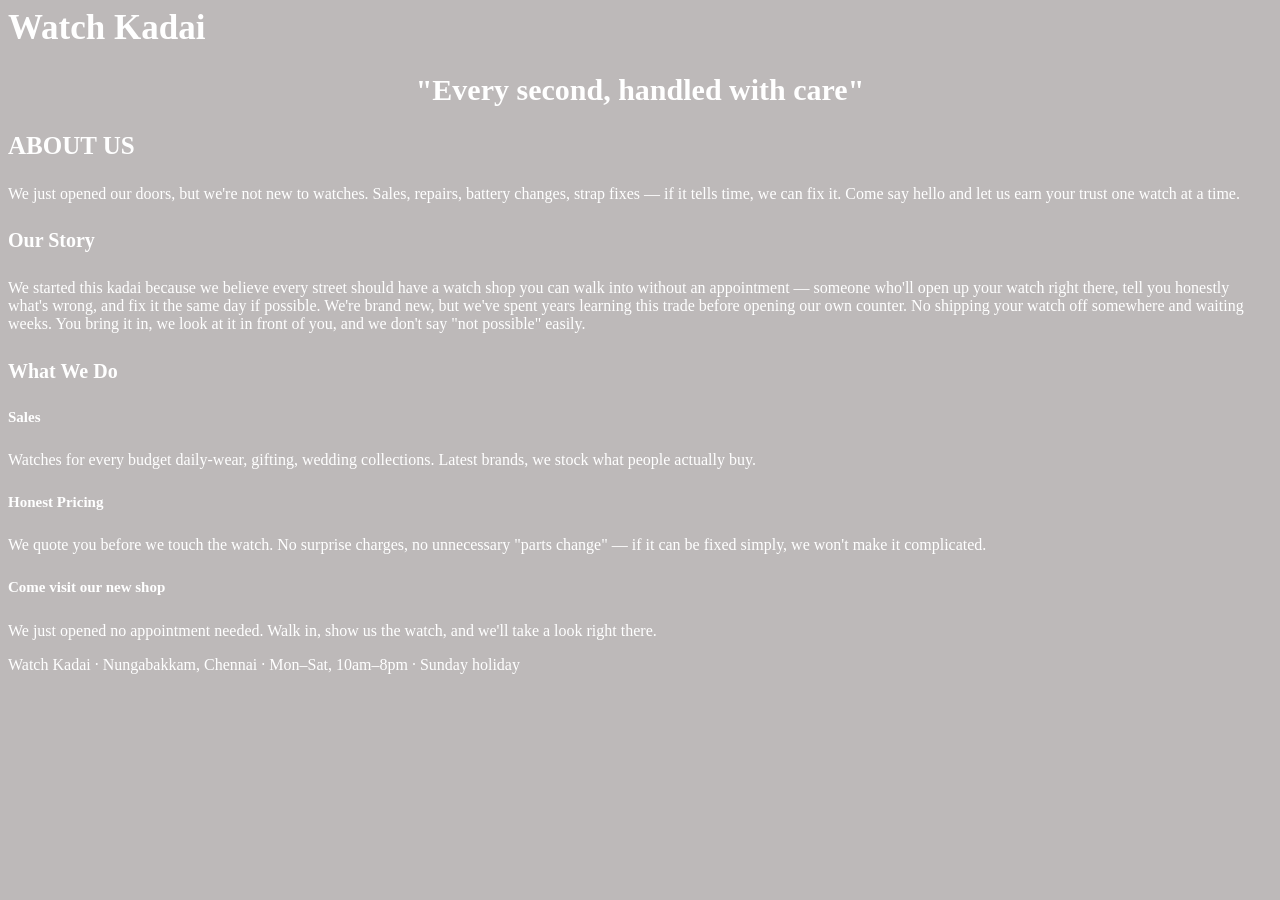
==== about.html @ 2610c5c1 "adding my first commit" ====
<html>
<head>
    <title>About</title>
    <link rel="stylesheet" href="about.css">
</head>
<body>

    <h1>Watch Kadai</h1>

    <h2>"Every second, handled with care"</h2>
   
    <h3>ABOUT US</h3>
    <p>We just opened our doors, but we're not new to watches. Sales, repairs, battery changes, strap fixes — if it tells time, we can fix it. Come say hello and let us earn your trust one watch at a time.</p>
    <h4>Our Story</h4>
    <p>We started this kadai because we believe every street should have a watch shop you can walk into without an appointment — someone who'll open up your watch right there, tell you honestly what's wrong, and fix it the same day if possible.

We're brand new, but we've spent years learning this trade before opening our own counter. No shipping your watch off somewhere and waiting weeks. You bring it in, we look at it in front of you, and we don't say "not possible" easily.</p>
<h4>What We Do</h4>

<h5>Sales</h5>
<p>Watches for every budget daily-wear, gifting, wedding collections. Latest brands, we stock what people actually buy.</p>
<h5>Honest Pricing</h5>
<p>We quote you before we touch the watch. No surprise charges, no unnecessary "parts change" — if it can be fixed simply, we won't make it complicated.</p>
<h5>Come visit our new shop</h5>

<p>We just opened no appointment needed. Walk in, show us the watch, and we'll take a look right there.</p>
<p>Watch Kadai · Nungabakkam, Chennai · Mon–Sat, 10am–8pm · Sunday holiday</p>
</body>
</html>
---- about.css ----
body {
    background-color:   rgb(189, 185, 185);
   /* background-image: url("watch.jpg"); */
    background-size: cover;
    background-repeat: no-repeat;
    background-position: default;
    overflow-y: auto;
    
}

h1 {
    text-align: left;
    color: white;
    font-size: 35px;
}

h2 {
  text-align: center;
  color: white;
  font-size: 30px;
}

h3 {
  text-align: left;
  color: white;
  font-size: 25px;
}

h4 {
  text-align: left;
  color: white;
  font-size: 20px;
}

h5 {
  text-align: left;
  color: white;
  font-size: 15px;
}

p {
    color: white;
}

html {
    scroll-behavior: smooth;
}
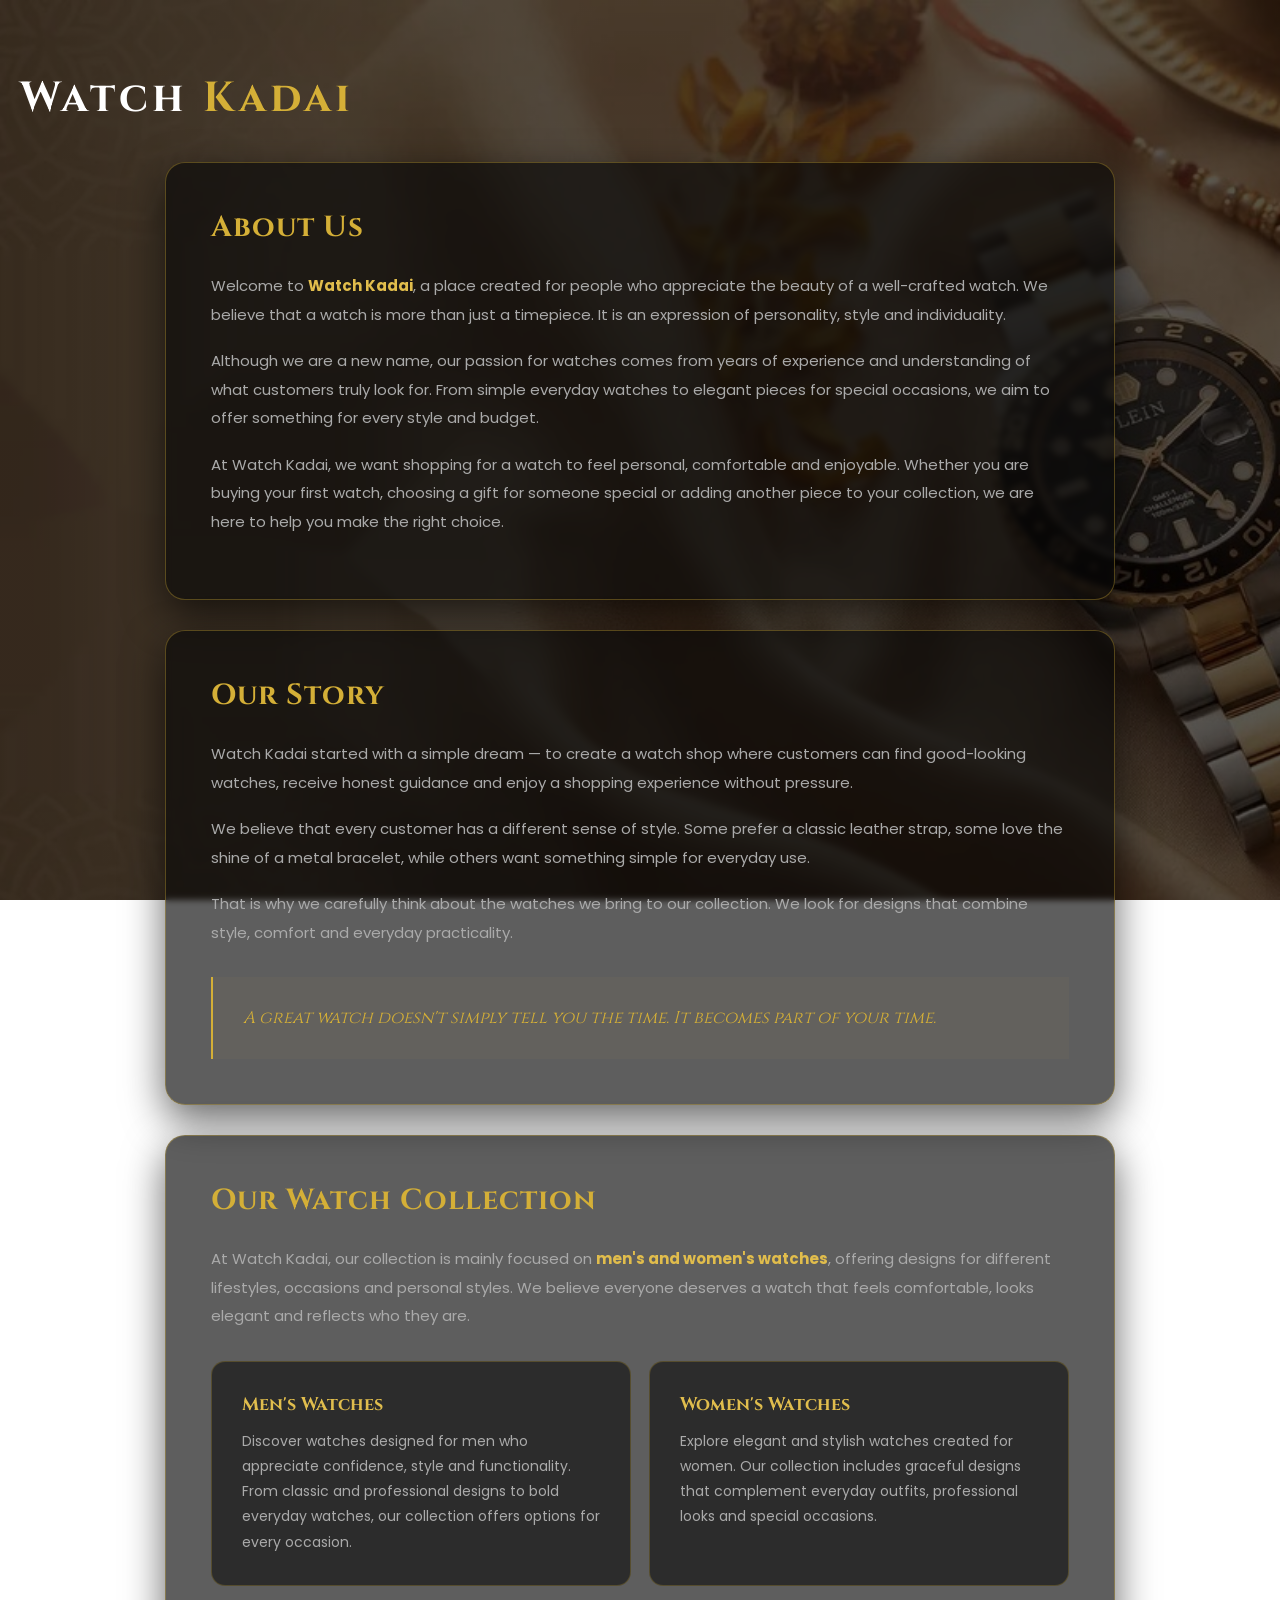
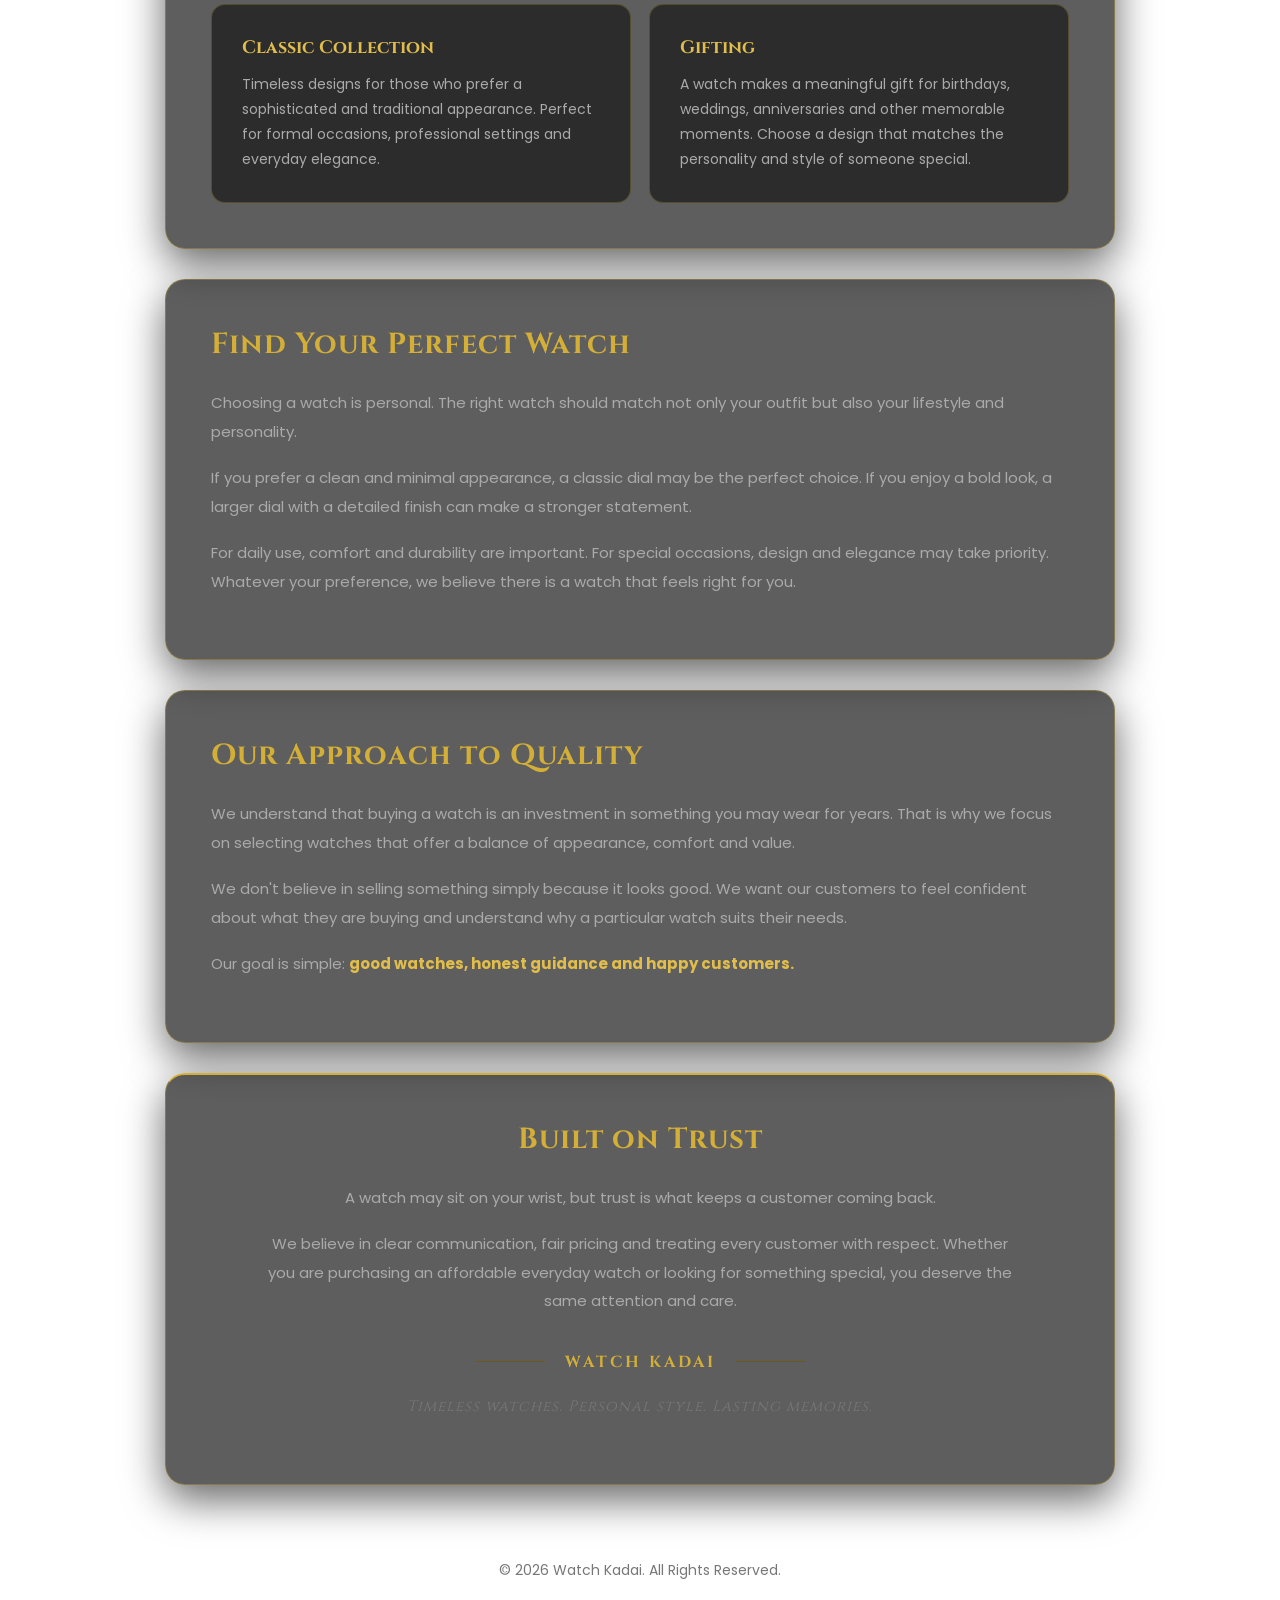
==== commit cff74d57: "new file change has been done" ====
--- a/about.html
+++ b/about.html
@@ -1,29 +1,230 @@
- <html>
+<!DOCTYPE html>
+<html>
 <head>
-    <title>About</title>
+    <title>About - Watch Kadai</title>
     <link rel="stylesheet" href="about.css">
 </head>
+
 <body>
-
-    <h1>Watch Kadai</h1>
-
-    <h2>"Every second, handled with care"</h2>
    
-    <h3>ABOUT US</h3>
-    <p>We just opened our doors, but we're not new to watches. Sales, repairs, battery changes, strap fixes — if it tells time, we can fix it. Come say hello and let us earn your trust one watch at a time.</p>
-    <h4>Our Story</h4>
-    <p>We started this kadai because we believe every street should have a watch shop you can walk into without an appointment — someone who'll open up your watch right there, tell you honestly what's wrong, and fix it the same day if possible.
-
-We're brand new, but we've spent years learning this trade before opening our own counter. No shipping your watch off somewhere and waiting weeks. You bring it in, we look at it in front of you, and we don't say "not possible" easily.</p>
-<h4>What We Do</h4>
-
-<h5>Sales</h5>
-<p>Watches for every budget daily-wear, gifting, wedding collections. Latest brands, we stock what people actually buy.</p>
-<h5>Honest Pricing</h5>
-<p>We quote you before we touch the watch. No surprise charges, no unnecessary "parts change" — if it can be fixed simply, we won't make it complicated.</p>
-<h5>Come visit our new shop</h5>
-
-<p>We just opened no appointment needed. Walk in, show us the watch, and we'll take a look right there.</p>
-<p>Watch Kadai · Nungabakkam, Chennai · Mon–Sat, 10am–8pm · Sunday holiday</p>
+
+
+    <!-- Luxury Hero -->
+    <header class="site-header">
+    <h1><span>Watch</span> Kadai</h1>
+</header>
+
+
+<div class="tagline">
+   
+
+</div>
+
+
+    <!-- About Us -->
+    <div class="card">
+        <h2>About Us</h2>
+
+        <p>
+            Welcome to <strong>Watch Kadai</strong>, a place created for people
+            who appreciate the beauty of a well-crafted watch. We believe that
+            a watch is more than just a timepiece. It is an expression of
+            personality, style and individuality.
+        </p>
+
+        <p>
+            Although we are a new name, our passion for watches comes from years
+            of experience and understanding of what customers truly look for.
+            From simple everyday watches to elegant pieces for special occasions,
+            we aim to offer something for every style and budget.
+        </p>
+
+        <p>
+            At Watch Kadai, we want shopping for a watch to feel personal,
+            comfortable and enjoyable. Whether you are buying your first watch,
+            choosing a gift for someone special or adding another piece to your
+            collection, we are here to help you make the right choice.
+        </p>
+    </div>
+
+
+    <!-- Our Story -->
+    <div class="card">
+        <h2>Our Story</h2>
+
+        <p>
+            Watch Kadai started with a simple dream — to create a watch shop
+            where customers can find good-looking watches, receive honest
+            guidance and enjoy a shopping experience without pressure.
+        </p>
+
+        <p>
+            We believe that every customer has a different sense of style.
+            Some prefer a classic leather strap, some love the shine of a
+            metal bracelet, while others want something simple for everyday
+            use.
+        </p>
+
+        <p>
+            That is why we carefully think about the watches we bring to our
+            collection. We look for designs that combine style, comfort and
+            everyday practicality.
+        </p>
+
+        <div class="story-highlight">
+            
+            <p>
+                A great watch doesn't simply tell you the time.
+                It becomes part of your time.
+            </p>
+        </div>
+    </div>
+
+
+    <!-- Sales -->
+    <div class="card sales-card">
+
+    <h2>Our Watch Collection</h2>
+
+    <p>
+        At Watch Kadai, our collection is mainly focused on
+        <strong>men's and women's watches</strong>, offering designs for
+        different lifestyles, occasions and personal styles. We believe
+        everyone deserves a watch that feels comfortable, looks elegant
+        and reflects who they are.
+    </p>
+
+    <div class="sales-grid">
+
+        <div class="sales-box">
+            <h3>Men's Watches</h3>
+
+            <p>
+                Discover watches designed for men who appreciate confidence,
+                style and functionality. From classic and professional
+                designs to bold everyday watches, our collection offers
+                options for every occasion.
+            </p>
+        </div>
+
+        <div class="sales-box">
+            <h3>Women's Watches</h3>
+
+            <p>
+                Explore elegant and stylish watches created for women.
+                Our collection includes graceful designs that complement
+                everyday outfits, professional looks and special occasions.
+            </p>
+        </div>
+
+        <div class="sales-box">
+            <h3>Classic Collection</h3>
+
+            <p>
+                Timeless designs for those who prefer a sophisticated and
+                traditional appearance. Perfect for formal occasions,
+                professional settings and everyday elegance.
+            </p>
+        </div>
+
+        <div class="sales-box">
+            <h3>Gifting</h3>
+
+            <p>
+                A watch makes a meaningful gift for birthdays, weddings,
+                anniversaries and other memorable moments. Choose a design
+                that matches the personality and style of someone special.
+            </p>
+        </div>
+
+    </div>
+</div>
+
+
+
+    <!-- Choosing The Right Watch -->
+    <div class="card">
+
+        <h2>Find Your Perfect Watch</h2>
+
+        <p>
+            Choosing a watch is personal. The right watch should match not
+            only your outfit but also your lifestyle and personality.
+        </p>
+
+        <p>
+            If you prefer a clean and minimal appearance, a classic dial may
+            be the perfect choice. If you enjoy a bold look, a larger dial
+            with a detailed finish can make a stronger statement.
+        </p>
+
+        <p>
+            For daily use, comfort and durability are important. For special
+            occasions, design and elegance may take priority. Whatever your
+            preference, we believe there is a watch that feels right for you.
+        </p>
+
+    </div>
+
+
+    <!-- Quality -->
+    <div class="card">
+
+        <h2>Our Approach to Quality</h2>
+
+        <p>
+            We understand that buying a watch is an investment in something
+            you may wear for years. That is why we focus on selecting watches
+            that offer a balance of appearance, comfort and value.
+        </p>
+
+        <p>
+            We don't believe in selling something simply because it looks good.
+            We want our customers to feel confident about what they are buying
+            and understand why a particular watch suits their needs.
+        </p>
+
+        <p>
+            Our goal is simple: <strong>good watches, honest guidance and
+            happy customers.</strong>
+        </p>
+
+    </div>
+
+
+    <!-- Trust -->
+    <div class="card trust-card">
+
+        <h2>Built on Trust</h2>
+
+        <p>
+            A watch may sit on your wrist, but trust is what keeps a customer
+            coming back.
+        </p>
+
+        <p>
+            We believe in clear communication, fair pricing and treating every
+            customer with respect. Whether you are purchasing an affordable
+            everyday watch or looking for something special, you deserve the
+            same attention and care.
+        </p>
+
+        <div class="trust-line">
+            <span></span>
+            <strong>WATCH KADAI</strong>
+            <span></span>
+        </div>
+
+        <p class="closing">
+            Timeless watches. Personal style. Lasting memories.
+        </p>
+
+    </div>
+
 </body>
-</html>+<footer class="copyright">
+    <p>© 2026 Watch Kadai. All Rights Reserved.</p>
+    
+</footer>
+
+</html>
--- a/about.css
+++ b/about.css
@@ -1,47 +1,499 @@
+@import url('https://fonts.googleapis.com/css2?family=Cinzel:wght@400;500;600;700&family=Poppins:wght@300;400;500;600&display=swap');
+
+
+* {
+    margin: 0;
+    padding: 0;
+    box-sizing: border-box;
+}
+
+
 body {
-    background-color:   rgb(189, 185, 185);
-   /* background-image: url("watch.jpg"); */
+    font-family: 'Poppins', sans-serif;
+    color: #fff;
+    padding: 50px 20px;
+
+    background:
+        linear-gradient(
+            rgba(0, 0, 0, 0.65),
+            rgba(0, 0, 0, 0.65)
+        ),
+        url("images/Watch.png");
+
     background-size: cover;
+    background-position: center;
     background-repeat: no-repeat;
-    background-position: default;
-    overflow-y: auto;
-    
-}
-
-h1 {
+    background-attachment: fixed;
+
+    min-height: 100vh;
+}
+
+
+
+/* =================================
+   FIRST BOX - LUXURY HERO
+================================= */
+
+.site-header {
+    width: 100%;
+    margin: 0;
+    padding: 20px 0 5px;
     text-align: left;
-    color: white;
-    font-size: 35px;
-}
-
-h2 {
-  text-align: center;
-  color: white;
-  font-size: 30px;
-}
-
-h3 {
-  text-align: left;
-  color: white;
-  font-size: 25px;
-}
-
-h4 {
-  text-align: left;
-  color: white;
-  font-size: 20px;
-}
-
-h5 {
-  text-align: left;
-  color: white;
-  font-size: 15px;
-}
-
-p {
-    color: white;
-}
-
-html {
-    scroll-behavior: smooth;
-}+}
+
+.site-header h1 {
+    font-family: 'Cinzel', serif;
+    font-size: 42px;
+    letter-spacing: 4px;
+    color: #d4af37;
+    margin: 0;
+}
+
+.site-header h1 span {
+    color: #ffffff;
+}
+
+
+
+
+/* Corner decorations */
+
+.hero-card::before,
+.hero-card::after {
+    content: "";
+
+    position: absolute;
+
+    width: 90px;
+    height: 90px;
+
+    border-color: #d4af37;
+    border-style: solid;
+}
+
+
+.hero-card::before {
+    top: 20px;
+    left: 20px;
+
+    border-width: 1px 0 0 1px;
+}
+
+
+.hero-card::after {
+    bottom: 20px;
+    right: 20px;
+
+    border-width: 0 1px 1px 0;
+}
+
+
+/* Watch circle */
+
+.watch-circle {
+    width: 85px;
+    height: 85px;
+
+    border-radius: 50%;
+
+    border: 1px solid #d4af37;
+
+    display: flex;
+    align-items: center;
+    justify-content: center;
+
+    margin-bottom: 25px;
+
+    box-shadow:
+        0 0 25px rgba(212, 175, 55, 0.15),
+        inset 0 0 20px rgba(212, 175, 55, 0.08);
+}
+
+
+.watch-circle span {
+    font-size: 38px;
+}
+
+
+/* Gold lines */
+
+.gold-line {
+    width: 100px;
+    height: 1px;
+
+    background: linear-gradient(
+        90deg,
+        transparent,
+        #d4af37,
+        transparent
+    );
+
+    margin: 15px 0;
+}
+
+
+/* Hero title */
+
+.hero-card h1 {
+    font-family: 'Cinzel', serif;
+
+    font-size: 52px;
+
+    letter-spacing: 10px;
+
+    color: #d4af37;
+
+    font-weight: 600;
+}
+
+
+.hero-card h2 {
+    font-family: 'Cinzel', serif;
+
+    font-size: 22px;
+
+    letter-spacing: 5px;
+
+    color: #eee;
+
+    font-weight: 400;
+
+    margin-top: 5px;
+}
+
+
+.hero-card p {
+    color: #888;
+
+    margin-top: 15px;
+
+    letter-spacing: 2px;
+
+    font-size: 14px;
+}
+
+
+/* =================================
+   NORMAL CARDS
+================================= */
+
+.card {
+    max-width: 950px;
+    margin: 30px auto;
+    padding: 45px;
+
+    background: rgba(8, 8, 8, 0.65);
+
+    border: 1px solid rgba(212, 175, 55, 0.35);
+    border-radius: 20px;
+
+    position: relative;
+
+    box-shadow:
+        0 15px 40px rgba(0, 0, 0, 0.6);
+
+    backdrop-filter: blur(3px);
+
+    transition: all 0.4s ease;
+}
+
+
+
+.card:hover {
+    transform: translateY(-5px);
+
+    border-color: #6f5718;
+
+    box-shadow:
+        0 20px 50px rgba(0, 0, 0, 0.8),
+        0 0 25px rgba(212, 175, 55, 0.05);
+}
+
+
+.card h2 {
+    font-family: 'Cinzel', serif;
+
+    font-size: 29px;
+
+    color: #d4af37;
+
+    margin-bottom: 25px;
+
+    letter-spacing: 1px;
+}
+
+
+.card p {
+    color: #aaa;
+
+    font-size: 15px;
+
+    line-height: 1.9;
+
+    margin-bottom: 18px;
+}
+
+
+.card strong {
+    color: #e1bd4c;
+}
+
+
+/* =================================
+   STORY HIGHLIGHT
+================================= */
+
+.story-highlight {
+    margin-top: 30px;
+
+    padding: 25px 30px;
+
+    border-left: 2px solid #d4af37;
+
+    background: rgba(212, 175, 55, 0.035);
+
+    display: flex;
+
+    align-items: center;
+
+    gap: 20px;
+}
+
+
+.story-highlight span {
+    font-family: Georgia, serif;
+
+    font-size: 55px;
+
+    color: #d4af37;
+
+    line-height: 1;
+}
+
+
+.story-highlight p {
+    margin: 0;
+
+    color: #d4af37;
+
+    font-family: 'Cinzel', serif;
+
+    font-size: 17px;
+
+    font-style: italic;
+}
+
+
+/* =================================
+   SALES
+================================= */
+
+.sales-card {
+    background: rgba(8, 8, 8, 0.65);
+
+    border: 1px solid rgba(212, 175, 55, 0.35);
+
+    backdrop-filter: blur(3px);
+}
+
+
+
+.sales-grid {
+    display: grid;
+
+    grid-template-columns: repeat(2, 1fr);
+
+    gap: 18px;
+
+    margin-top: 30px;
+}
+
+
+.sales-box {
+    padding: 30px;
+
+    background: rgba(5, 5, 5, 0.55);
+
+    border: 1px solid rgba(212, 175, 55, 0.25);
+    border-radius: 14px;
+
+    transition: 0.35s ease;
+}
+
+
+
+.sales-box:hover {
+    border-color: #b38b22;
+
+    background: #101010;
+
+    transform: translateY(-4px);
+}
+
+
+.sales-icon {
+    font-size: 28px;
+
+    color: #d4af37;
+
+    margin-bottom: 15px;
+}
+
+
+.sales-box h3 {
+    color: #e0bd4d;
+
+    font-family: 'Cinzel', serif;
+
+    margin-bottom: 12px;
+
+    font-size: 18px;
+}
+
+
+.sales-box p {
+    font-size: 14px;
+
+    margin-bottom: 0;
+
+    line-height: 1.8;
+}
+
+
+/* =================================
+   TRUST CARD
+================================= */
+
+.trust-card {
+    text-align: center;
+
+    border-top: 2px solid #d4af37;
+}
+
+
+.trust-card p {
+    max-width: 750px;
+
+    margin-left: auto;
+
+    margin-right: auto;
+}
+
+
+.trust-line {
+    display: flex;
+
+    align-items: center;
+
+    justify-content: center;
+
+    gap: 20px;
+
+    margin: 35px 0 20px;
+}
+
+
+.trust-line span {
+    width: 70px;
+
+    height: 1px;
+
+    background: #6f5718;
+}
+
+
+.trust-line strong {
+    font-family: 'Cinzel', serif;
+
+    color: #d4af37;
+
+    letter-spacing: 3px;
+}
+
+
+.closing {
+    font-family: 'Cinzel', serif;
+
+    color: #777 !important;
+
+    font-style: italic;
+
+    letter-spacing: 1px;
+}
+
+
+/* =================================
+   MOBILE
+================================= */
+
+@media (max-width: 700px) {
+
+    body {
+        padding: 25px 12px;
+    }
+
+
+    .hero-card {
+        min-height: 350px;
+
+        padding: 40px 20px;
+    }
+
+
+    .hero-card h1 {
+        font-size: 32px;
+
+        letter-spacing: 5px;
+    }
+
+
+    .hero-card h2 {
+        font-size: 16px;
+
+        letter-spacing: 3px;
+    }
+
+
+    .card {
+        padding: 30px 22px;
+    }
+
+
+    .card h2 {
+        font-size: 24px;
+    }
+
+
+    .sales-grid {
+        grid-template-columns: 1fr;
+    }
+
+
+    .story-highlight {
+        padding: 20px;
+    }
+
+
+    .story-highlight span {
+        font-size: 40px;
+    }
+}
+.copyright {
+    text-align: center;
+    padding: 35px 20px 20px;
+    margin-top: 40px;
+    color: #777;
+}
+
+.copyright p {
+    margin-bottom: 8px;
+    font-size: 14px;
+}
+
+.copyright span {
+    font-family: 'Cinzel', serif;
+    font-size: 12px;
+    letter-spacing: 2px;
+    color: #b8860b;
+}
+
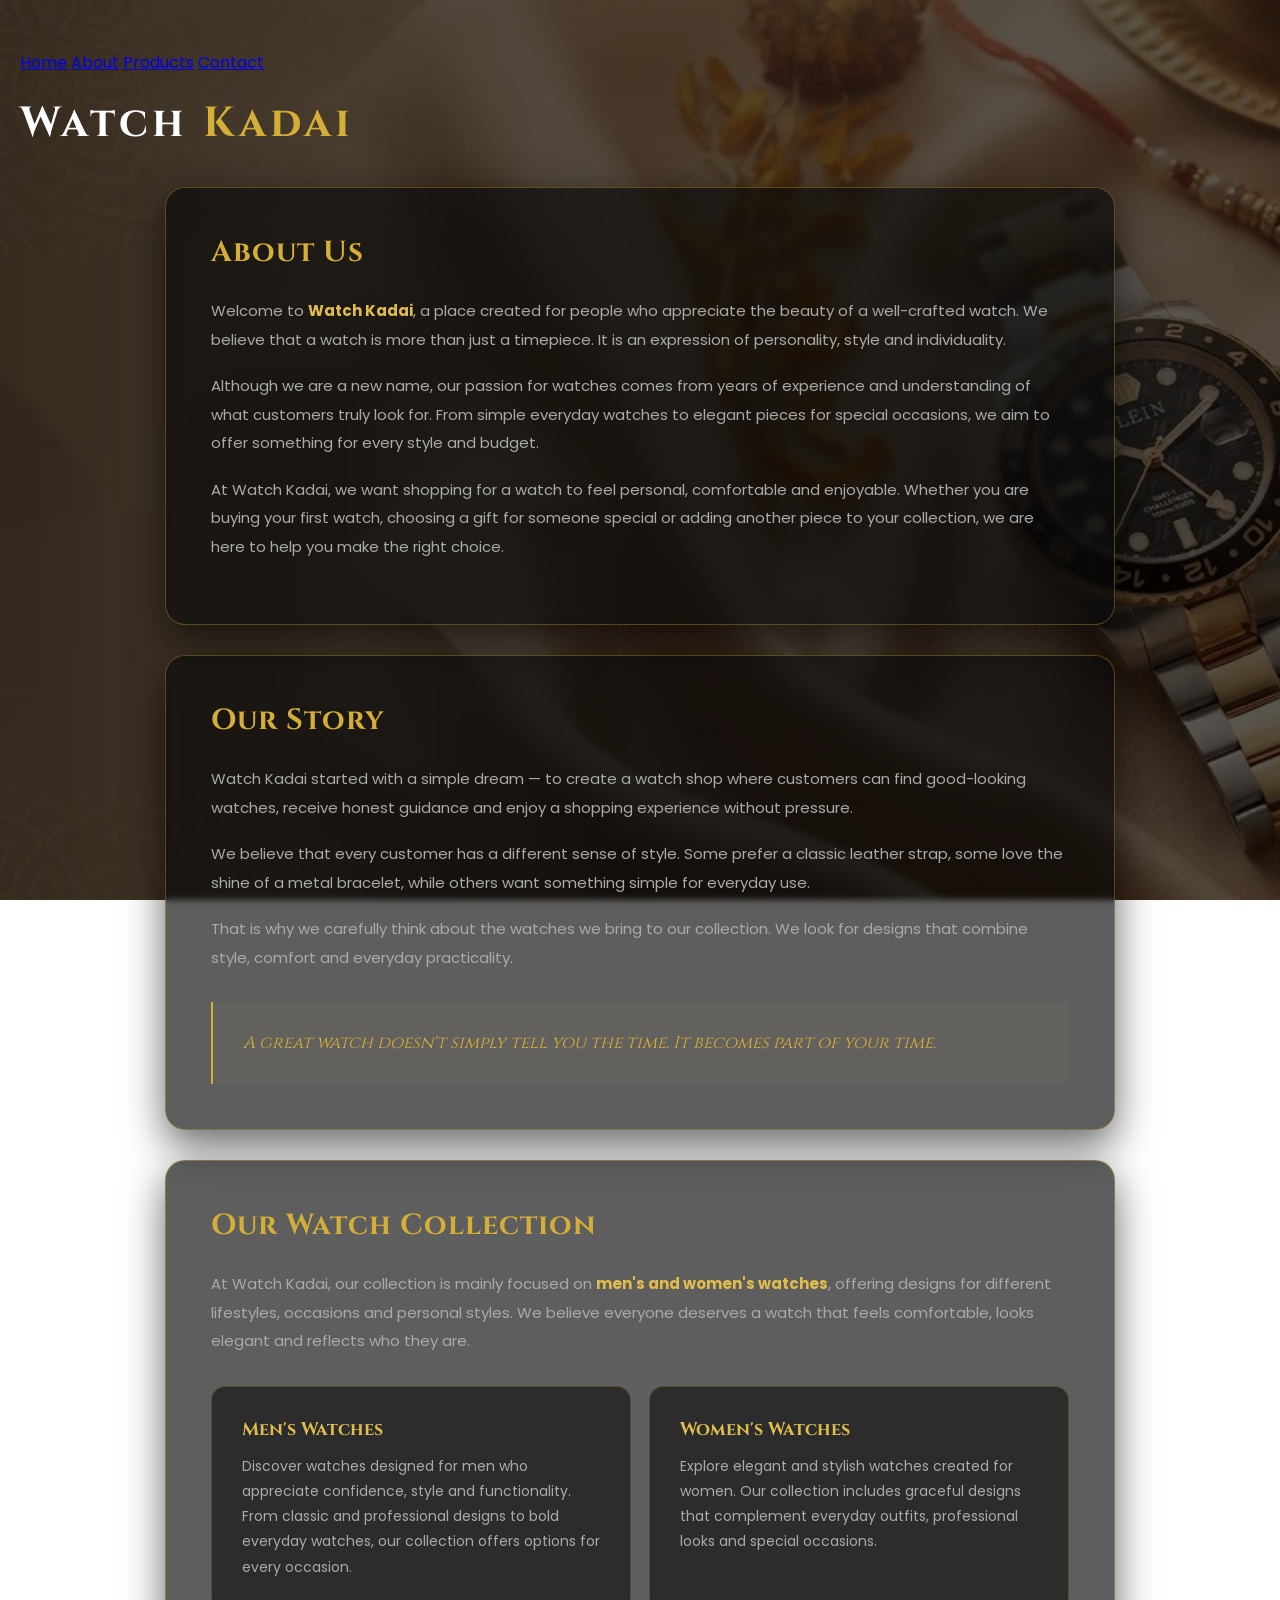
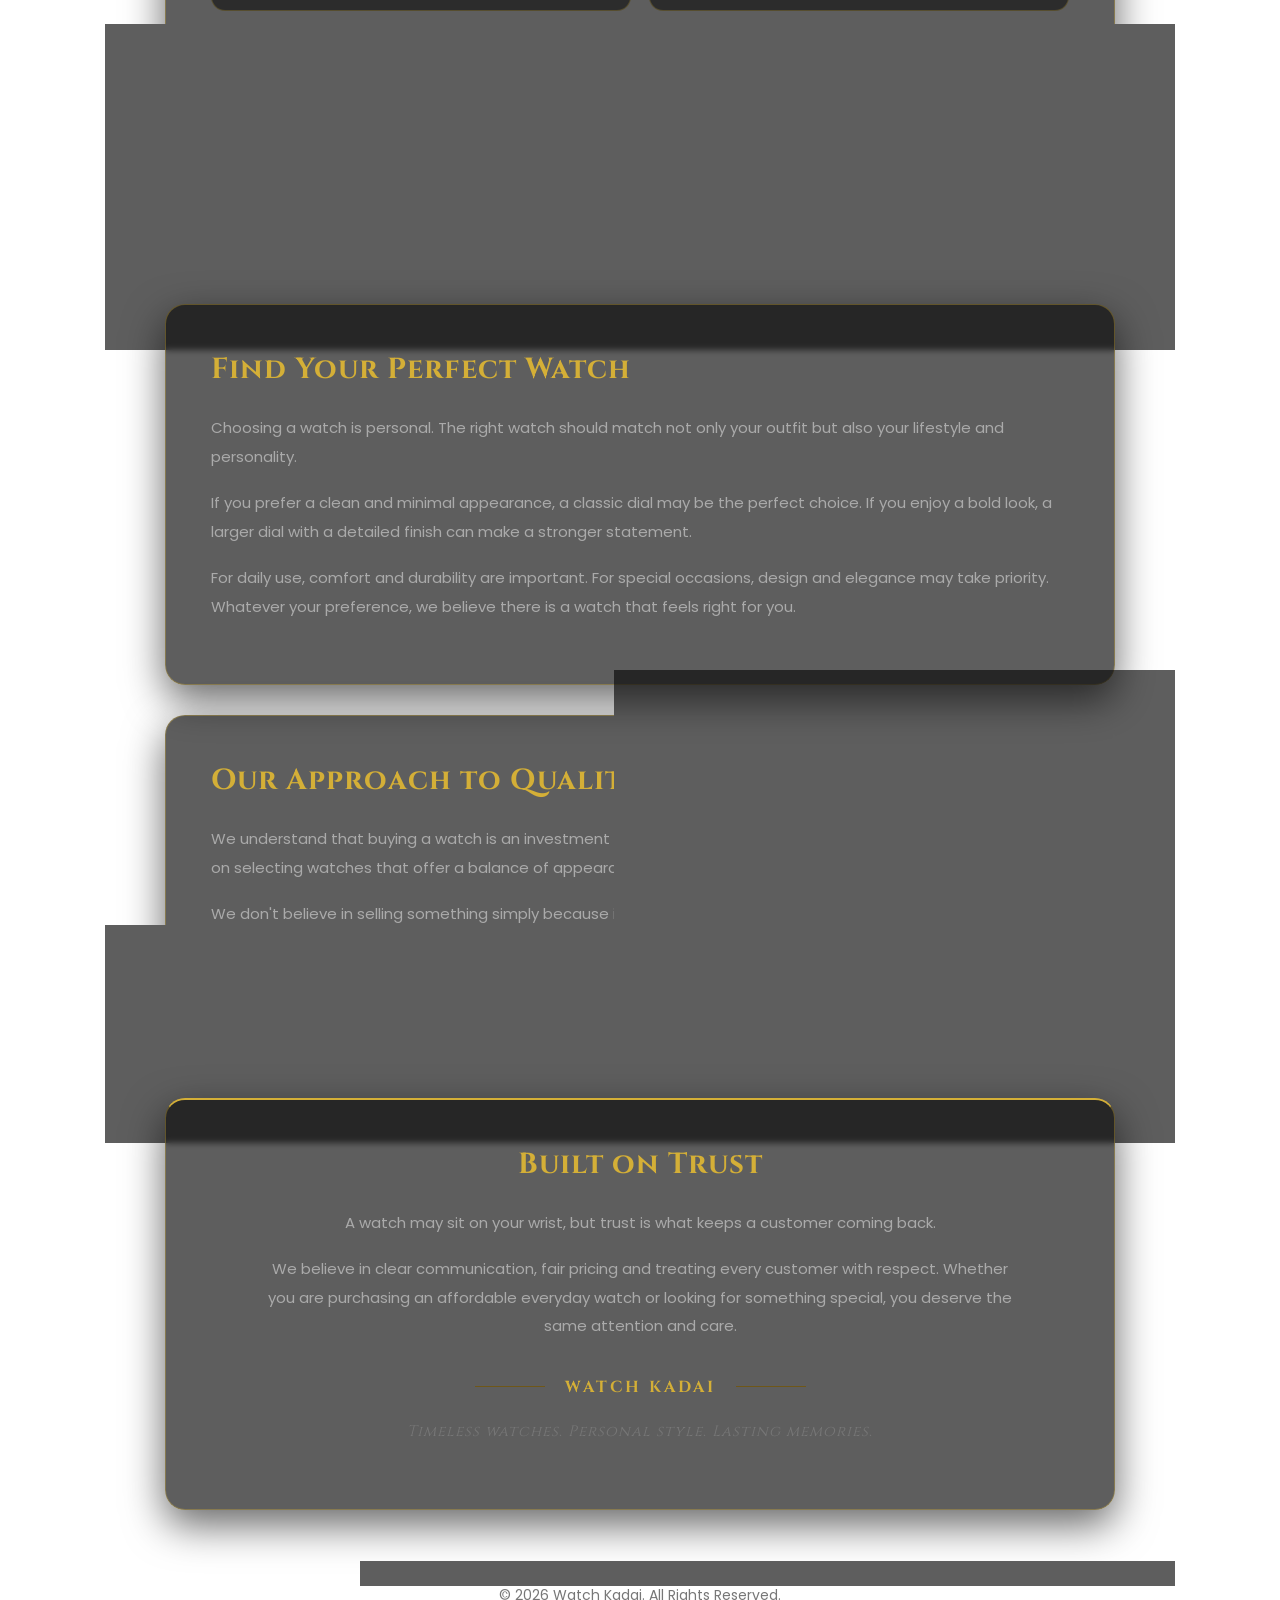
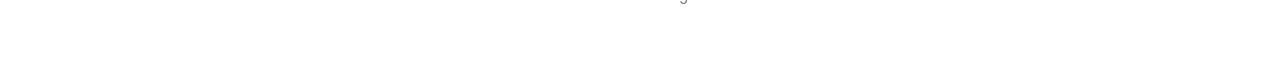
==== commit ec7e93bc: "navbar added" ====
--- a/about.html
+++ b/about.html
@@ -4,7 +4,12 @@
     <title>About - Watch Kadai</title>
     <link rel="stylesheet" href="about.css">
 </head>
-
+<nav>
+    <a href="index.html">Home</a>
+    <a href="about.html">About</a>
+    <a href="products.html">Products</a>
+    <a href="contact.html">Contact</a>
+</nav>
 <body>
    
 
